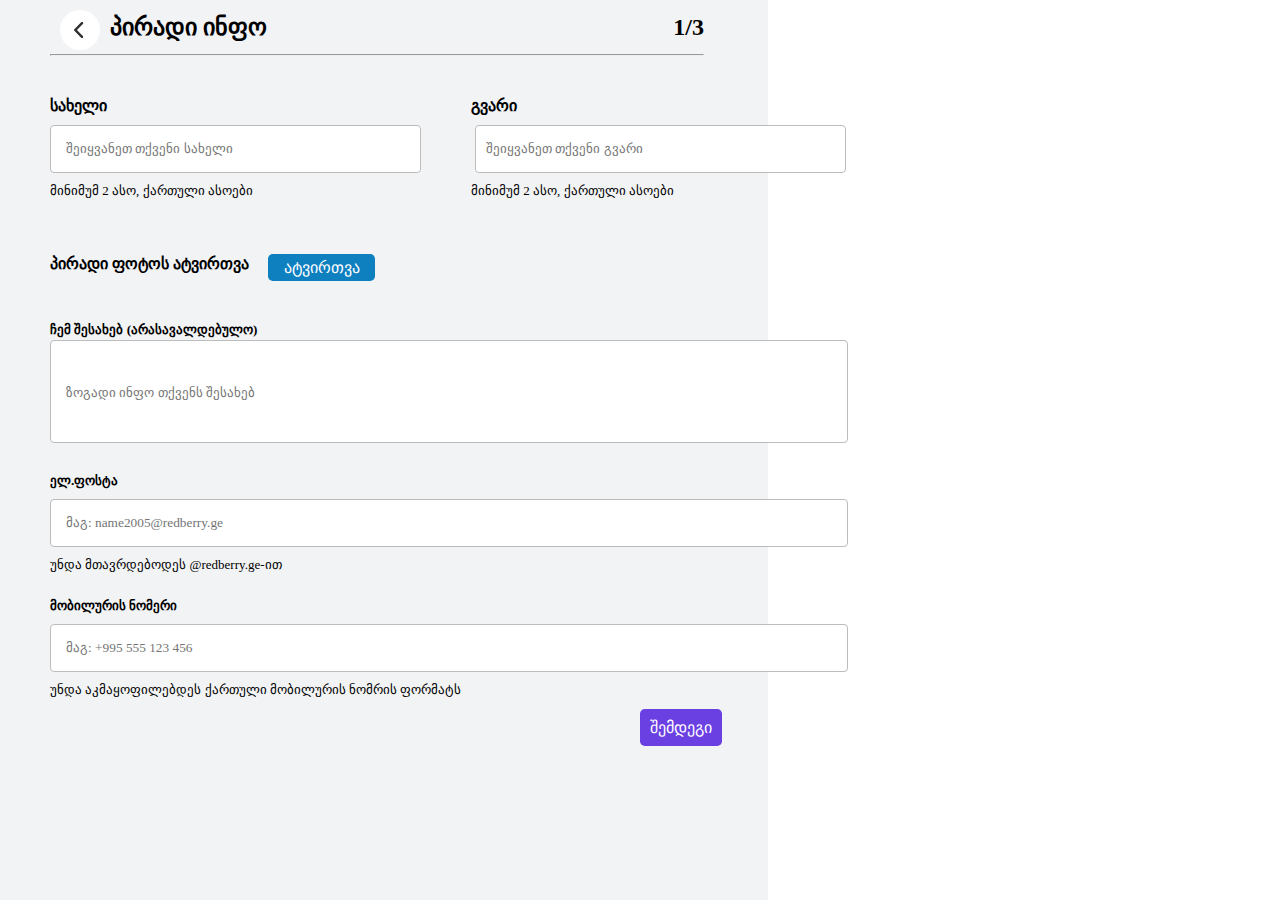
==== პირადი.html @ 919dae21 "registracia" ====
<!DOCTYPE html>
<html lang="en">
<head>
    <meta charset="UTF-8">
    <meta name="viewport" content="width=device-width, initial-scale=1.0">
    <link rel="stylesheet" href="../პირადი/resources/css/styles.css">
    <script defer src="C:\Users\User\Desktop\bootcamp\პირადი\resources\js\script.js"></script>
    <title>პირადი</title>
</head>
    <div class="half1">
            <div class="line">
                <div class="head">
                    <a href="C:\Users\User\Desktop\bootcamp\intropage\index.html">
                    <button class="icon">
                        <svg width="40" height="40" viewBox="0 0 40 40" fill="none" xmlns="http://www.w3.org/2000/svg">
                        <circle cx="20" cy="20" r="20" fill="white"/>
                        <path d="M22.8577 12.3522C23.0832 12.5778 23.2099 12.8837 23.2099 13.2026C23.2099 13.5216 23.0832 13.8275 22.8577 14.053L16.9035 20.0073L22.8577 25.9615C23.0768 26.1883 23.198 26.4922 23.1953 26.8076C23.1926 27.123 23.0661 27.4247 22.843 27.6477C22.62 27.8707 22.3183 27.9972 22.0029 28C21.6875 28.0027 21.3837 27.8815 21.1568 27.6623L14.3522 20.8577C14.1267 20.6321 14 20.3262 14 20.0073C14 19.6883 14.1267 19.3824 14.3522 19.1568L21.1568 12.3522C21.3824 12.1267 21.6883 12 22.0073 12C22.3262 12 22.6321 12.1267 22.8577 12.3522Z" fill="#2E2E2E"/>
                        </svg>
                    </button>
                    </a>
                    <h2>პირადი ინფო</h2>
                    

                </div>
                <div class="page">
                    <h2>1/3</h2>

                </div>
            </div>
        <hr width="100%">
    </div>    
<header>
</header>
<body>

<div class="name">
    
    <form>
        <div>
            <h4>სახელი</h4>
            <input type="text" class="saxeli" placeholder="შეიყვანეთ თქვენი სახელი" id="username">
            <p class="piroba">მინიმუმ 2 ასო, ქართული ასოები</p>
        </div>
    </form>
    
    
    <form>
        <div class="lastname">
            <h4>გვარი</h4>
            <input type="text" class="gvari" placeholder="შეიყვანეთ თქვენი გვარი">
            <p class="piroba">მინიმუმ 2 ასო, ქართული ასოები</p>
        </div>
    </form>
        
        
</div>        
        
    

    




<div class="photo">
    <div class="heading">
        <h4>პირადი ფოტოს ატვირთვა</h4>
        <input type="file" hidden>
        <label for="btn" class="upload">ატვირთვა</label>
    </div>
</div>

<br>
<br>

<div class="biography">
    <form>
        <div>
            <h5 class="heading">ჩემ შესახებ (არასავალდებულო)</h5>
            <input type="text" class="about" placeholder="ზოგადი ინფო თქვენს შესახებ">
        </div>
    </form>
</div>


<div class="mail">
    <form>
        <div>
            <h5 class="heading">ელ.ფოსტა</h5>
            <input type="email" class="email" placeholder="მაგ: name2005@redberry.ge" id="email">
            <p class="emailpiroba">უნდა მთავრდებოდეს @redberry.ge-ით</p>
        </div>
    </form>
</div>


<div class="phone">
    <form>
        <div>
            <h5 class="heading">მობილურის ნომერი</h5>
            <input type="tel" class="email" placeholder="მაგ: +995 555 123 456" id="phone">
            <p class="emailpiroba">უნდა აკმაყოფილებდეს ქართული მობილურის ნომრის ფორმატს</p>
        </div>
    </form>
</div>

<div class="nextpage">
    <input type="submit" id="next"  hidden>
        <label for="next" class="nav">შემდეგი</label>
</div>





</body>
</html>
---- პირადი/resources/css/styles.css ----
@font-face {
    font-family: "HelveticalNeue";
    src: url("../fonts/HelveticaNeue.ttc");
}

* {
    font-family: "HelveticalNeue";
    box-sizing: border-box;
    margin: 0;
    padding: 0;
}

body {
    height: 100vh;
    background: linear-gradient(
        to right,
        
        #F2F3F5 60%,
        white 40%
    ) ;
        
}





.icon{
    
    border: none;
    border-radius: 70%;
    
    border-color:white;
    background: none;
    padding-left: 10px;
    padding-top: 10px;
}

.head {
    display: flex;
    gap: 10px;
    align-items: center;
    
     
}



.half1 {
    width: 55%;
    padding-left: 50px;
    
    
}

.line {
    display: flex;
    align-items: center;
    justify-content: space-between;
}


.name {
    padding-top: 40px;
    padding-left: 50px;
    display: flex;
    
}

.saxeli {
    border: 1px solid #BCBCBC;
    width: 371px;
    height: 48px;
    border-radius: 4px;
    margin-top: 10px;
    padding-left: 15px;
    
    
    
    
}

.gvari {
    border: 1px solid #BCBCBC;
    width: 371px;
    height: 48px;
    border-radius: 4px;
    margin-top: 10px;
    padding-left: 10px;
    margin-left: 4px;
    


}


.lastname {
    margin-left: 50px;
}

form {
    display: flex;
    gap: 55px;
}

.piroba {
    margin-top: 10px;
    font-size: small;
    
    
}

.heading {
    margin-left: 50px;
    display: flex;
}

.upload {
    background-color: #0E80BF;
  color: white;
  padding: 10px;
  border-radius: 0.3rem;
  cursor: pointer;
  align-items: center;
  margin-left: 19px;
  width: 107px;
  height: 27px;
  text-align: center;
  padding-top: 4px;
  
  
}

.photo {
    margin-top: 55px;
}

.about {
    border: 1px solid #BCBCBC;
    border-radius: 4px;
    margin-top: 2px;
    margin-left: 50px;
    width: 798px;
    height: 103px;
    padding-left: 15px;
    padding-top: 2px;

}

.biography{
    margin-top: 5px;

}

.mail{
    margin-top: 30px;
}

.email {
    border: 1px solid #BCBCBC;
    border-radius: 4px;
    margin-top: 10px;
    margin-left: 50px;
    height: 48px;
    width: 798px;
    padding-left: 15px;

}

.emailpiroba {
    margin-top: 10px;
    font-size: small;
    margin-left: 50px;


}

.phone {
    margin-top: 25px;
}

.nextpage {
    margin-top: 20px;
}


.nav {
    background-color: #6B40E3;
  color: white;
  padding: 10px;
  border-radius: 0.3rem;
  cursor: pointer;
  align-items: center;
  margin-left: 50%;
  width: 151px;
  height: 48px;
  text-align: center;
  
  

}
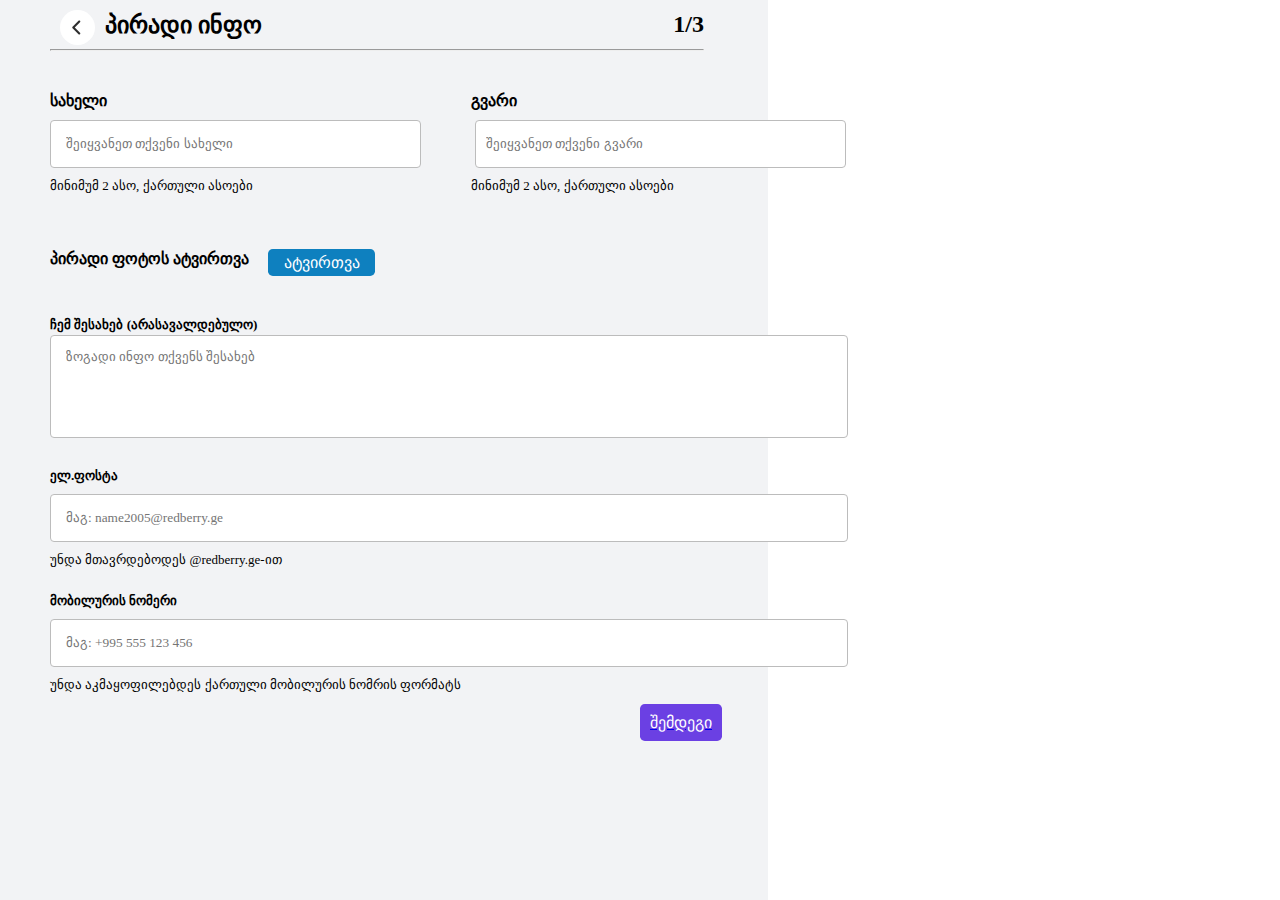
==== commit 417f238b: "experience" ====
--- a/პირადი.html
+++ b/პირადი.html
@@ -1,5 +1,5 @@
 <!DOCTYPE html>
-<html lang="en">
+<html lang="ge">
 <head>
     <meta charset="UTF-8">
     <meta name="viewport" content="width=device-width, initial-scale=1.0">
@@ -10,15 +10,15 @@
     <div class="half1">
             <div class="line">
                 <div class="head">
-                    <a href="C:\Users\User\Desktop\bootcamp\intropage\index.html">
+                    <a href="C:\Users\User\Desktop\bootcamp\intropage\ინტრო.html">
                     <button class="icon">
-                        <svg width="40" height="40" viewBox="0 0 40 40" fill="none" xmlns="http://www.w3.org/2000/svg">
+                        <svg width="35" height="35" viewBox="0 0 40 40" fill="none" xmlns="http://www.w3.org/2000/svg">
                         <circle cx="20" cy="20" r="20" fill="white"/>
                         <path d="M22.8577 12.3522C23.0832 12.5778 23.2099 12.8837 23.2099 13.2026C23.2099 13.5216 23.0832 13.8275 22.8577 14.053L16.9035 20.0073L22.8577 25.9615C23.0768 26.1883 23.198 26.4922 23.1953 26.8076C23.1926 27.123 23.0661 27.4247 22.843 27.6477C22.62 27.8707 22.3183 27.9972 22.0029 28C21.6875 28.0027 21.3837 27.8815 21.1568 27.6623L14.3522 20.8577C14.1267 20.6321 14 20.3262 14 20.0073C14 19.6883 14.1267 19.3824 14.3522 19.1568L21.1568 12.3522C21.3824 12.1267 21.6883 12 22.0073 12C22.3262 12 22.6321 12.1267 22.8577 12.3522Z" fill="#2E2E2E"/>
                         </svg>
                     </button>
                     </a>
-                    <h2>პირადი ინფო</h2>
+                    <h2 class="satauri">პირადი ინფო</h2>
                     
 
                 </div>
@@ -104,11 +104,15 @@
     </form>
 </div>
 
-<div class="nextpage">
-    <input type="submit" id="next"  hidden>
-        <label for="next" class="nav">შემდეგი</label>
-</div>
 
+<footer>
+    <div class="nextpage">
+        <a href="../intropage/გამოცდილება.html">
+        <input type="submit" id="next"  hidden>
+            <label for="next" class="nav">შემდეგი</label>
+        </a>
+    </div>
+</footer>
 
 
 
--- a/პირადი/resources/css/styles.css
+++ b/პირადი/resources/css/styles.css
@@ -34,6 +34,7 @@
     background: none;
     padding-left: 10px;
     padding-top: 10px;
+    cursor: pointer;
 }
 
 .head {
@@ -143,7 +144,10 @@
     width: 798px;
     height: 103px;
     padding-left: 15px;
-    padding-top: 2px;
+    padding-top: 20px;
+    text-align: 0;
+    padding-bottom: 80px;
+    
 
 }
 
